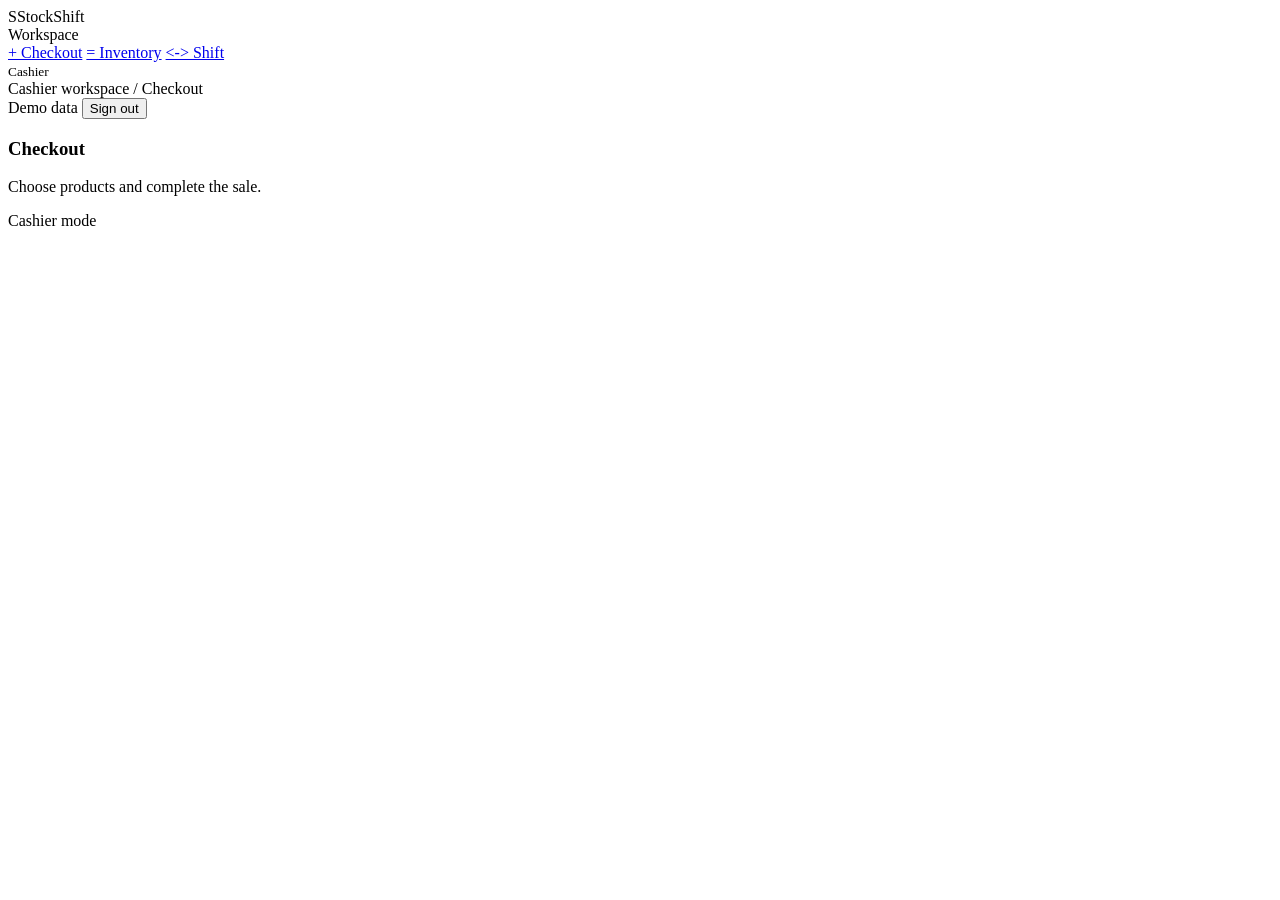
==== cashier.html @ 0677558f "Add cashier checkout HTML structure" ====
<!doctype html>
<html lang="en">
<head>
  <meta charset="utf-8">
  <meta name="viewport" content="width=device-width, initial-scale=1">
  <title>StockShift — Cashier checkout</title>
  <link rel="stylesheet" href="styles.css">
  <link rel="stylesheet" href="cashier.css">
</head>
<body>
  <div class="app-layout">
    <aside class="sidebar">
      <div class="brand"><span class="brand-mark">S</span>StockShift</div>
      <div class="nav-label">Workspace</div>
      <nav class="nav-list">
        <a class="nav-link active" href="#" onclick="showPage('pos'); return false;">+ Checkout</a>
        <a class="nav-link" href="#" onclick="showPage('inventory'); return false;">= Inventory</a>
        <a class="nav-link" href="#" onclick="showPage('shift'); return false;">&lt;-&gt; Shift</a>
      </nav>
      <div class="sidebar-bottom">
        <div class="user-mini">
          <span class="avatar" id="user-initials"></span>
          <div><strong id="user-name"></strong><small>Cashier</small></div>
        </div>
      </div>
    </aside>
    <section class="main-area">
      <header class="topbar">
        <span class="crumb" id="crumb-text">Cashier workspace / Checkout</span>
        <div class="top-actions">
          <span class="status">Demo data</span>
          <button class="button small" onclick="signOut()" type="button">Sign out</button>
        </div>
      </header>
      <main class="page-content">
        <section id="page-pos">
          <div class="page-heading">
            <div><h1>Checkout</h1><p>Choose products and complete the sale.</p></div>
            <div class="heading-actions"><span class="status">Cashier mode</span></div>
          </div>
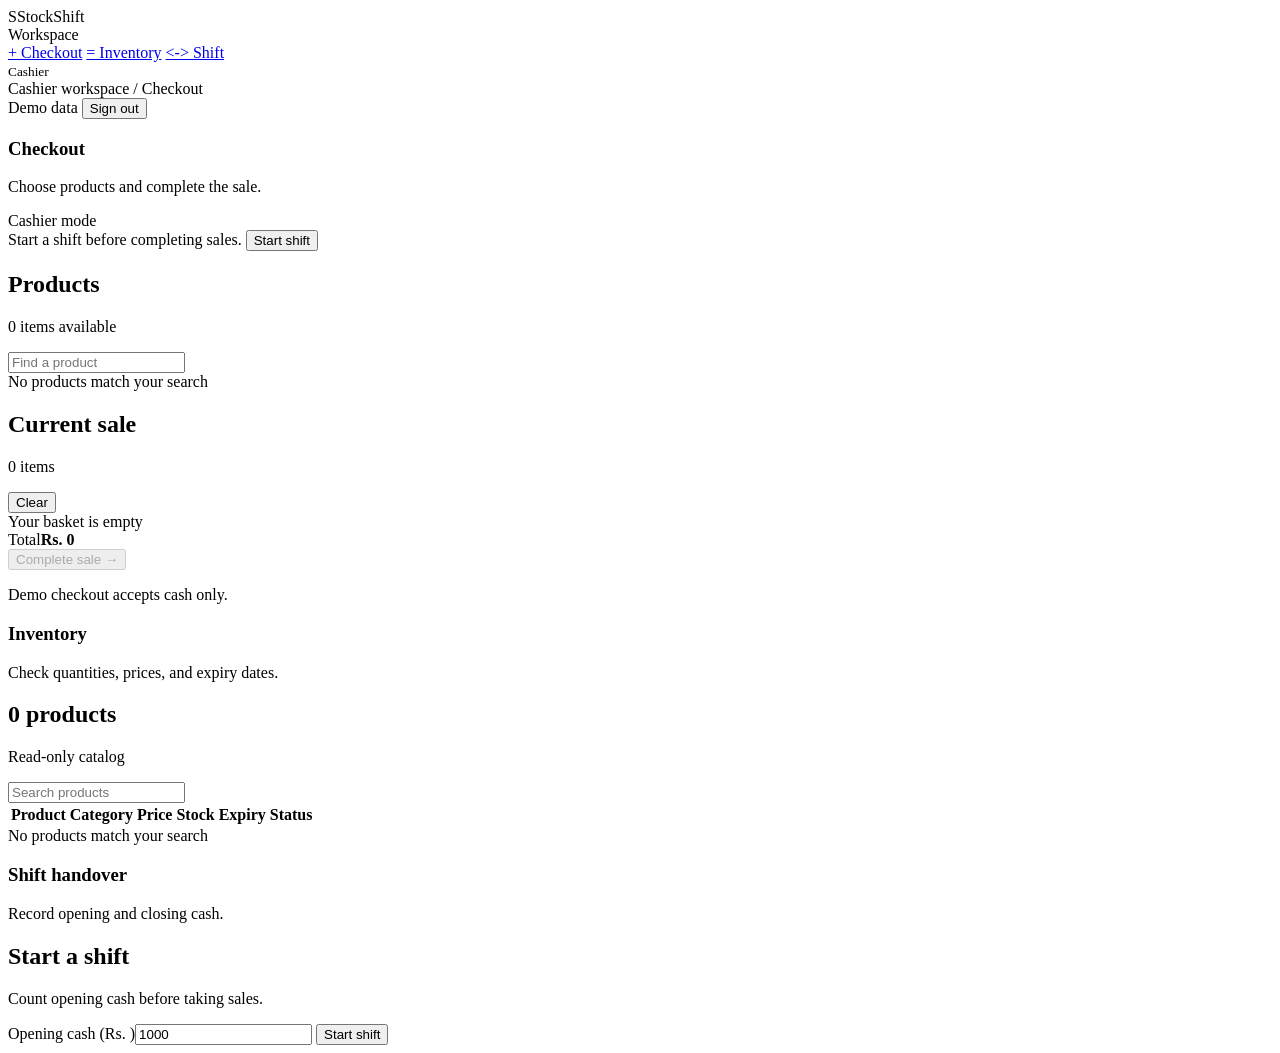
==== commit 7a1519a9: "Add shift notice and inventory sections to cashier.html" ====
--- a/cashier.html
+++ b/cashier.html
@@ -38,3 +38,54 @@
             <div><h1>Checkout</h1><p>Choose products and complete the sale.</p></div>
             <div class="heading-actions"><span class="status">Cashier mode</span></div>
           </div>
+<div class="panel shift-notice hidden" id="shift-required-banner">
+            <span>Start a shift before completing sales.</span>
+            <button class="button small" type="button" onclick="showPage('shift')">Start shift</button>
+          </div>
+          <div class="pos-layout">
+            <div class="panel">
+              <div class="panel-head">
+                <div><h2>Products</h2><p><span id="pos-count">0</span> items available</p></div>
+                <input class="search-input" id="pos-search" type="search" placeholder="Find a product">
+              </div>
+              <div class="product-grid" id="product-grid"></div>
+              <div class="empty-state hidden" id="pos-empty">No products match your search</div>
+            </div>
+            <aside class="panel cart-panel">
+              <div class="panel-head">
+                <div><h2>Current sale</h2><p><span id="cart-count">0</span> items</p></div>
+                <button class="button small" onclick="clearCart()" type="button">Clear</button>
+              </div>
+              <div class="cart-empty" id="cart-empty">Your basket is empty</div>
+              <div class="cart-items" id="cart-items"></div>
+              <div class="cart-total"><span>Total</span><strong id="cart-total">Rs. 0</strong></div>
+              <button class="button primary" id="complete-sale-btn" onclick="completeSale()" type="button" disabled>Complete sale →</button>
+              <p class="receipt-note">Demo checkout accepts cash only.</p>
+            </aside>
+          </div>
+        </section>
+        <section id="page-inventory" class="hidden">
+          <div class="page-heading"><div><h1>Inventory</h1><p>Check quantities, prices, and expiry dates.</p></div></div>
+          <div class="panel">
+            <div class="panel-head">
+              <div><h2><span id="inv-count">0</span> products</h2><p>Read-only catalog</p></div>
+              <input class="search-input" id="inv-search" type="search" placeholder="Search products">
+            </div>
+            <div class="table-wrap">
+              <table class="data-table">
+                <thead><tr><th>Product</th><th>Category</th><th>Price</th><th>Stock</th><th>Expiry</th><th>Status</th></tr></thead>
+                <tbody id="inv-rows"></tbody>
+              </table>
+            </div>
+            <div class="empty-state hidden" id="inv-empty">No products match your search</div>
+          </div>
+        </section>
+        <section id="page-shift" class="hidden">
+          <div class="page-heading"><div><h1>Shift handover</h1><p>Record opening and closing cash.</p></div></div>
+          <div class="panel" id="shift-start-panel">
+            <div class="panel-head"><div><h2>Start a shift</h2><p>Count opening cash before taking sales.</p></div></div>
+            <form class="shift-form" id="start-shift-form">
+              <label class="field">Opening cash (Rs. )<input id="opening-cash" type="number" min="0" step="0.01" value="1000" required></label>
+              <button class="button primary" type="submit">Start shift</button>
+            </form>
+          </div>
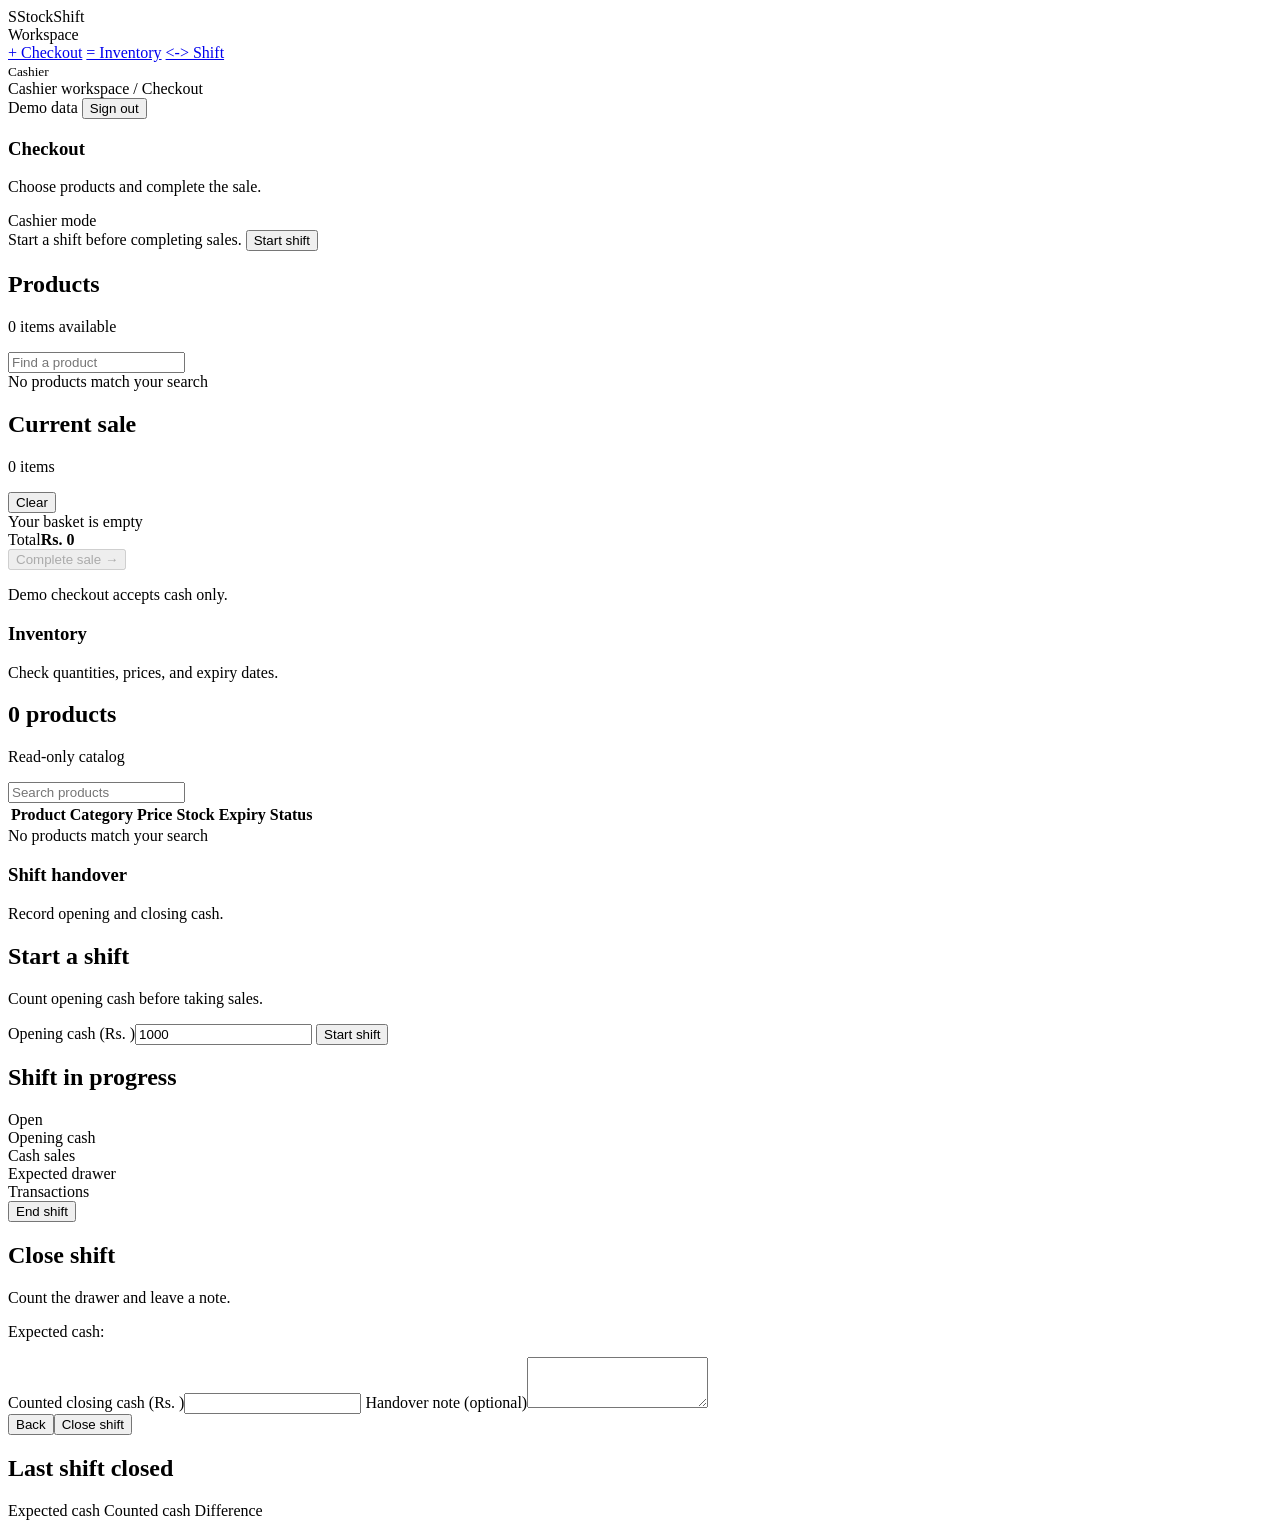
==== commit 09846aec: "Add shift management panels to cashier.html" ====
--- a/cashier.html
+++ b/cashier.html
@@ -89,3 +89,39 @@
               <button class="button primary" type="submit">Start shift</button>
             </form>
           </div>
+<div class="panel hidden" id="shift-active-panel">
+            <div class="panel-head"><div><h2>Shift in progress</h2><p id="shift-started-at"></p></div><span class="status">Open</span></div>
+            <div class="shift-metrics">
+              <div><span>Opening cash</span><strong id="m-opening"></strong></div>
+              <div><span>Cash sales</span><strong id="m-sales"></strong></div>
+              <div><span>Expected drawer</span><strong id="m-expected"></strong></div>
+              <div><span>Transactions</span><strong id="m-tx"></strong></div>
+            </div>
+            <button class="button primary" onclick="toggleCloseShift(true)" type="button">End shift</button>
+          </div>
+          <div class="panel hidden section-gap" id="shift-close-panel">
+            <div class="panel-head"><div><h2>Close shift</h2><p>Count the drawer and leave a note.</p></div></div>
+            <p>Expected cash: <strong id="close-expected"></strong></p>
+            <form class="shift-form" id="close-shift-form">
+              <label class="field">Counted closing cash (Rs. )<input id="counted-cash" type="number" min="0" step="0.01" required></label>
+              <label class="field">Handover note (optional)<textarea id="shift-note" rows="3"></textarea></label>
+              <div class="shift-actions"><button class="button" onclick="toggleCloseShift(false)" type="button">Back</button><button class="button primary" type="submit">Close shift</button></div>
+            </form>
+          </div>
+          <div class="panel hidden section-gap" id="shift-last-panel">
+            <div class="panel-head"><div><h2>Last shift closed</h2><p id="last-shift-time"></p></div><span class="tag" id="last-shift-status"></span></div>
+            <div class="shift-summary">
+              <span>Expected cash <strong id="last-expected"></strong></span>
+              <span>Counted cash <strong id="last-counted"></strong></span>
+              <span>Difference <strong id="last-diff"></strong></span>
+            </div>
+            <p class="receipt-note" id="last-note"></p>
+          </div>
+        </section>
+      </main>
+    </section>
+  </div>
+  <script src="demo-data.js?v=2"></script>
+  <script src="cashier.js"></script>
+</body>
+</html>
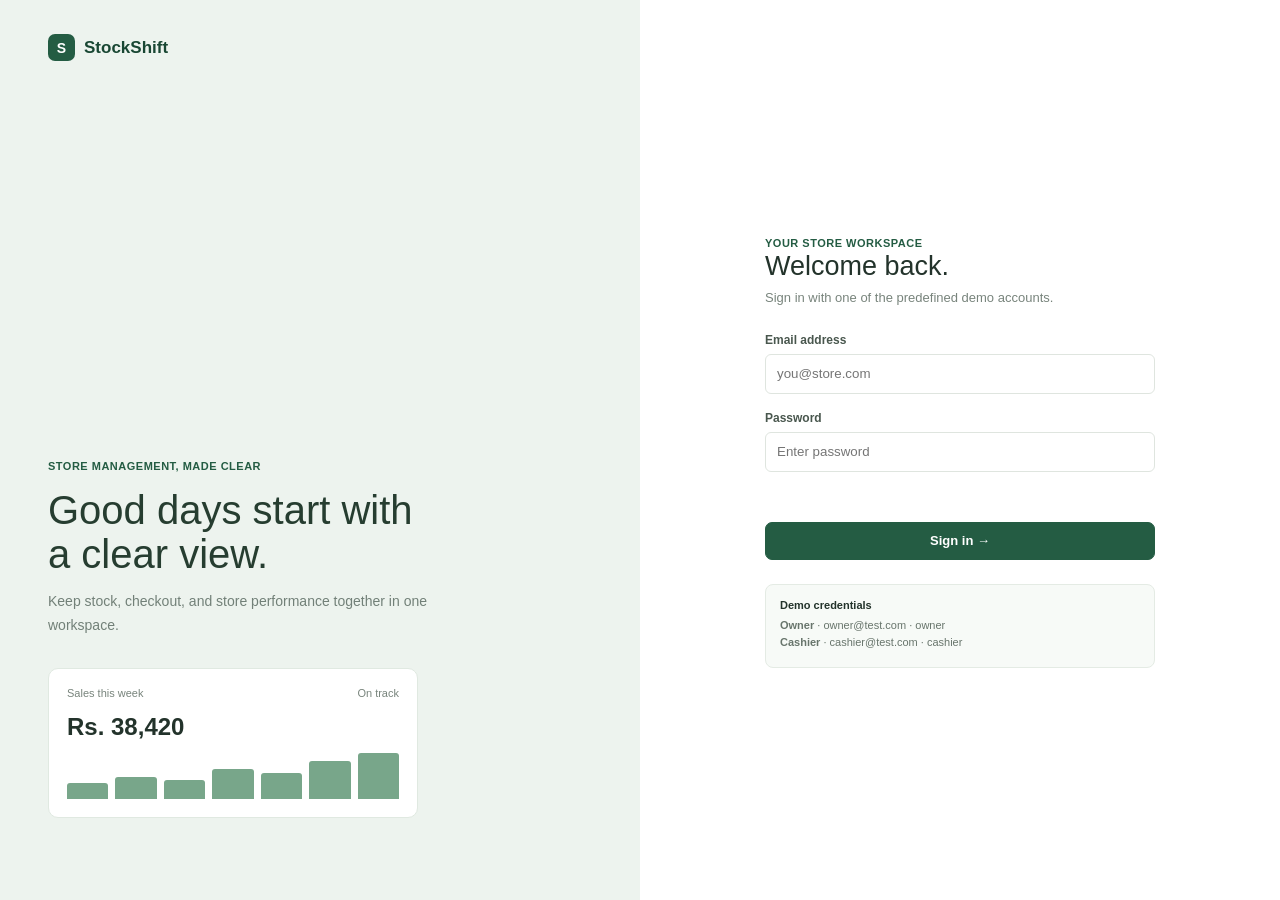
==== commit 9ec8ecad: "debug" ====
--- a/cashier.html
+++ b/cashier.html
@@ -4,7 +4,7 @@
   <meta charset="utf-8">
   <meta name="viewport" content="width=device-width, initial-scale=1">
   <title>StockShift — Cashier checkout</title>
-  <link rel="stylesheet" href="styles.css">
+  <link rel="stylesheet" href="style.css">
   <link rel="stylesheet" href="cashier.css">
 </head>
 <body>
--- a/style.css
+++ b/style.css
@@ -0,0 +1,152 @@
+* { box-sizing: border-box; }
+body {
+  margin: 0;
+  font-family: Arial;
+  color: #23332b;
+  background-color: #f5f7f4;
+}
+button, input, select, textarea { font-family: inherit; }
+button { cursor: pointer; }
+.hidden { display: none !important; }
+.eyebrow {
+  color: #245c43;
+  font-size: 11px;
+  font-weight: bold;
+  letter-spacing: 0.5px;
+}
+.button {
+  display: inline-flex;
+  align-items: center;
+  justify-content: center;
+  gap: 8px;
+  min-height: 38px;
+  padding: 0 14px;
+  border: 1px solid #e5e9e5;
+  border-radius: 7px;
+  background: #ffffff;
+  color: #23332b;
+  font-size: 13px;
+  font-weight: 600;
+}
+.button:hover { border-color: #b6c8ba; background: #f9fbf9; }
+.button.primary { border-color: #245c43; background: #245c43; color: #ffffff; }
+.button.primary:hover { background: #194733; }
+.button.small { min-height: 30px; padding: 0 10px; font-size: 12px; }
+.field {
+  display: grid;
+  gap: 7px;
+  color: #49574e;
+  font-size: 12px;
+  font-weight: 600;
+}
+.field input, .field select, .field textarea {
+  width: 100%;
+  padding: 8px 11px;
+  border: 1px solid #dfe5df;
+  border-radius: 6px;
+  background: #ffffff;
+  color: #23332b;
+}
+.field input, .field select { height: 40px; }
+.brand {
+  display: inline-flex;
+  align-items: center;
+  gap: 9px;
+  color: #194733;
+  font-size: 17px;
+  font-weight: 700;
+}
+.brand-mark {
+  display: grid;
+  place-items: center;
+  width: 27px;
+  height: 27px;
+  border-radius: 7px;
+  background: #245c43;
+  color: #ffffff;
+  font-size: 14px;
+}
+.sidebar {
+  position: fixed;
+  top: 0; left: 0; bottom: 0;
+  width: 220px;
+  display: flex;
+  flex-direction: column;
+  padding: 22px 14px;
+  border-right: 1px solid #e5e9e5;
+  background: #ffffff;
+}
+.sidebar .brand { padding: 0 8px 26px; }
+.nav-label { padding: 12px 10px 7px; color: #9aa49c; font-size: 10px; font-weight: 700; text-transform: uppercase; }
+.nav-list { display: grid; gap: 4px; }
+.nav-link {
+  display: flex;
+  align-items: center;
+  gap: 11px;
+  min-height: 37px;
+  padding: 0 10px;
+  border-radius: 6px;
+  color: #657269;
+  font-size: 13px;
+  text-decoration: none;
+}
+.nav-link:hover, .nav-link.active { background: #edf3ee; color: #194733; }
+.sidebar-bottom { margin-top: auto; padding-top: 12px; border-top: 1px solid #e5e9e5; }
+.user-mini { display: flex; align-items: center; gap: 9px; }
+.avatar {
+  display: grid; place-items: center;
+  width: 31px; height: 31px;
+  border-radius: 50%;
+  background: #e9f1eb; color: #245c43;
+  font-size: 11px; font-weight: 700;
+}
+.user-mini strong { display: block; font-size: 11px; }
+.user-mini small { display: block; margin-top: 3px; color: #78847c; font-size: 10px; }
+.main-area { min-height: 100vh; margin-left: 220px; }
+.topbar {
+  position: sticky; top: 0; z-index: 2;
+  display: flex; align-items: center; justify-content: space-between;
+  height: 62px; padding: 0 32px;
+  border-bottom: 1px solid #e5e9e5;
+  background: #ffffff;
+}
+.crumb { color: #839087; font-size: 12px; }
+.top-actions { display: flex; align-items: center; gap: 13px; }
+.page-content { max-width: 1370px; margin: 0 auto; padding: 30px 32px 48px; }
+.page-heading { display: flex; align-items: flex-start; justify-content: space-between; gap: 18px; margin-bottom: 22px; }
+.page-heading h1 { margin: 0 0 7px; font-size: 25px; font-weight: 500; }
+.page-heading p { margin: 0; color: #78847c; font-size: 12px; }
+.heading-actions { display: flex; gap: 8px; }
+.panel { padding: 18px; border: 1px solid #e5e9e5; border-radius: 9px; background: #ffffff; }
+.panel-head { display: flex; align-items: flex-start; justify-content: space-between; gap: 12px; margin-bottom: 18px; }
+.panel-head h2 { margin: 0 0 5px; font-size: 14px; font-weight: 600; }
+.panel-head p { margin: 0; color: #78847c; font-size: 11px; }
+.table-wrap { overflow-x: auto; }
+.data-table { width: 100%; border-collapse: collapse; text-align: left; }
+.data-table th { padding: 10px 9px; border-bottom: 1px solid #e5e9e5; color: #89948d; font-size: 10px; }
+.data-table td { padding: 12px 9px; border-bottom: 1px solid #edf0ed; color: #4a584e; font-size: 11px; }
+.data-table td:first-child { color: #23332b; font-weight: 600; }
+.section-gap { margin-top: 16px; }
+.search-input { width: 240px; height: 36px; padding: 0 10px; border: 1px solid #e5e9e5; border-radius: 6px; font-size: 12px; }
+.tag { display: inline-flex; border-radius: 20px; padding: 4px 8px; background: #eff4ef; color: #50705a; font-size: 10px; }
+.tag.warning { background: #fbf3e7; color: #946521; }
+.tag.red { background: #fbefed; color: #a64e46; }
+.toast { position: fixed; right: 24px; bottom: 24px; z-index: 5; padding: 12px 16px; border-radius: 7px; background: #233d2e; color: #ffffff; font-size: 12px; }
+.empty-state { padding: 32px 12px; color: #78847c; font-size: 12px; text-align: center; }
+.shift-notice { display: flex; align-items: center; justify-content: space-between; margin-bottom: 16px; font-size: 12px; }
+.shift-form { display: grid; max-width: 460px; gap: 14px; }
+.shift-metrics { display: grid; grid-template-columns: repeat(4, 1fr); gap: 10px; margin-bottom: 18px; }
+.shift-metrics > div, .shift-summary > span { display: grid; gap: 8px; padding: 13px; border: 1px solid #e5e9e5; border-radius: 7px; color: #78847c; font-size: 11px; }
+.shift-metrics strong, .shift-summary strong { color: #23332b; font-size: 16px; }
+.shift-actions { display: flex; justify-content: flex-end; gap: 8px; }
+.shift-summary { display: grid; grid-template-columns: repeat(3, 1fr); gap: 10px; }
+.shift-difference.over { color: #477a55; }
+.shift-difference.short { color: #b64b42; }
+@media (max-width: 650px) {
+  .sidebar { position: static; width: 100%; border-right: 0; border-bottom: 1px solid #e5e9e5; }
+  .nav-label, .sidebar-bottom { display: none; }
+  .nav-list { grid-template-columns: repeat(3, 1fr); }
+  .main-area { margin-left: 0; }
+  .shift-metrics, .shift-summary { grid-template-columns: 1fr; }
+  .search-input { width: 100%; }
+}
--- a/cashier.css
+++ b/cashier.css
@@ -0,0 +1,31 @@
+.pos-layout { display: grid; grid-template-columns: 1fr 340px; align-items: start; gap: 16px; }
+.product-grid { display: grid; grid-template-columns: repeat(3, 1fr); gap: 11px; }
+.product-card { min-height: 120px; padding: 14px; border: 1px solid #e5e9e5; border-radius: 8px; background: #ffffff; text-align: left; }
+.product-card.shake { animation: product-shake 0.22s ease-in-out; }
+@keyframes product-shake {
+  25% { transform: translateX(-3px); }
+  75% { transform: translateX(3px); }
+}
+.product-card:hover { border-color: #a9c2ad; }
+.product-card:disabled { cursor: not-allowed; opacity: 0.48; }
+.product-type { display: block; margin-bottom: 16px; color: #8a968e; font-size: 10px; }
+.product-name { display: block; min-height: 30px; font-size: 12px; font-weight: 600; }
+.expiry-badge { display: inline-flex; margin-top: 8px; padding: 4px 7px; border-radius: 12px; background: #fbf3e7; color: #946521; font-size: 10px; }
+.expiry-badge.expired { background: #fbefed; color: #a64e46; }
+.product-bottom { display: flex; justify-content: space-between; margin-top: 8px; color: #245c43; font-size: 11px; font-weight: 600; }
+.cart-panel { position: sticky; top: 78px; }
+.cart-empty { padding: 40px 10px; color: #909b93; font-size: 12px; text-align: center; }
+.cart-item { display: grid; grid-template-columns: 1fr auto; gap: 9px; padding: 12px 0; border-bottom: 1px solid #edf0ed; }
+.cart-item strong { display: block; font-size: 11px; }
+.cart-item small { display: block; margin-top: 4px; color: #78847c; font-size: 10px; }
+.quantity { display: flex; align-items: center; gap: 8px; }
+.quantity button { width: 23px; height: 23px; border: 1px solid #e5e9e5; border-radius: 5px; background: #ffffff; }
+.cart-total { display: flex; justify-content: space-between; margin: 15px 0; font-size: 12px; }
+.cart-total strong { font-size: 18px; }
+.cart-panel > .button { width: 100%; }
+.receipt-note { margin: 10px 0 0; color: #8b968e; font-size: 10px; line-height: 1.5; }
+@media (max-width: 920px) {
+  .pos-layout { grid-template-columns: 1fr; }
+  .cart-panel { position: static; }
+  .product-grid { grid-template-columns: repeat(2, 1fr); }
+}
